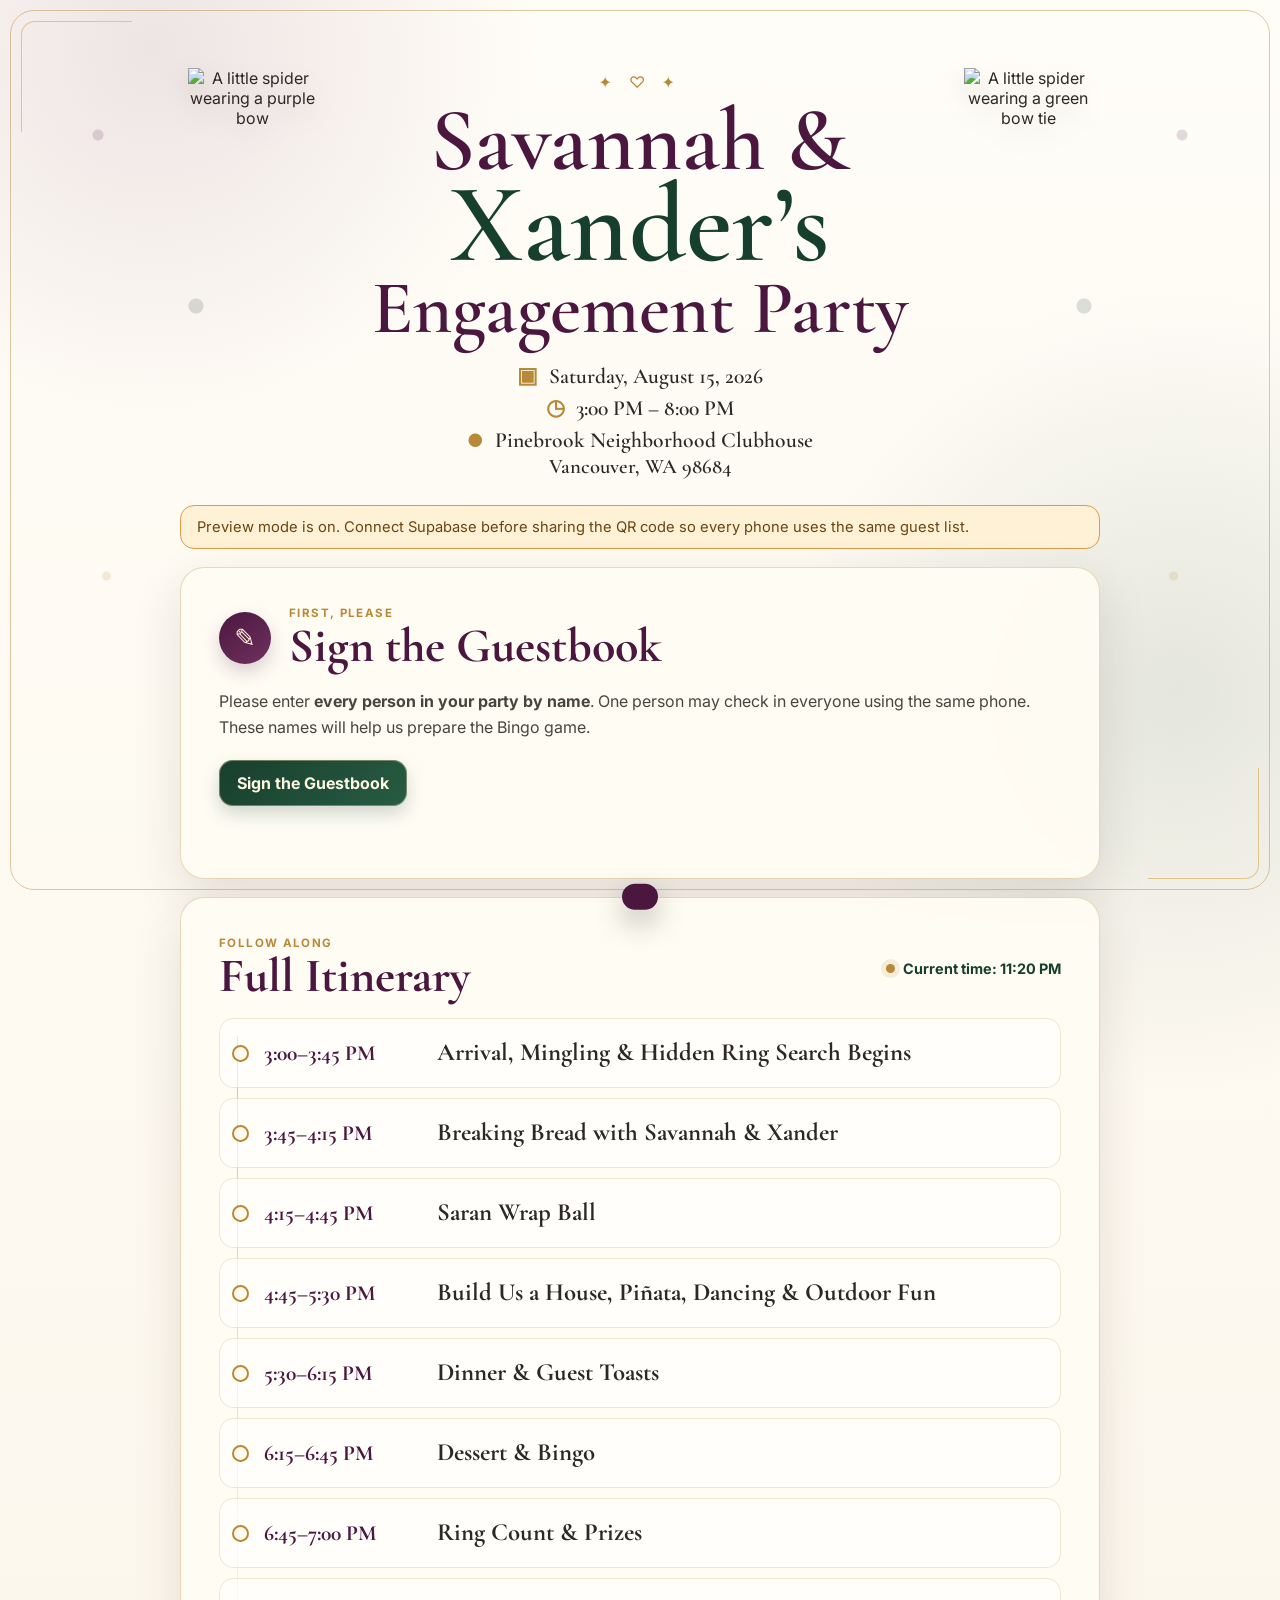
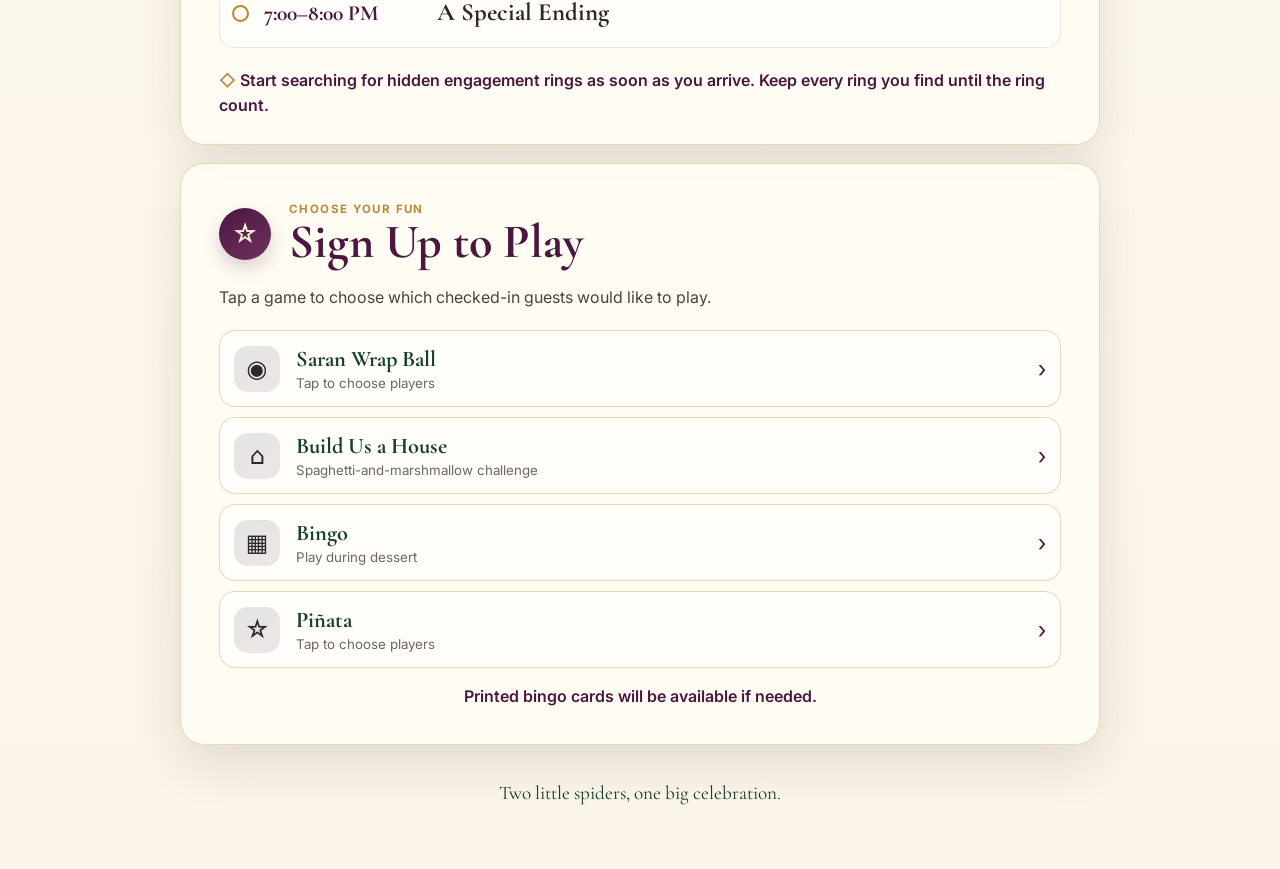
==== index.html @ edce6a47 "Add files via upload" ====
<!doctype html>
<html lang="en">
<head>
  <meta charset="utf-8">
  <meta name="viewport" content="width=device-width,initial-scale=1">
  <meta http-equiv="refresh" content="0; url=./join.html">
  <title>Savannah &amp; Xander's Engagement Party</title>
  <script>location.replace('./join.html');</script>
</head>
<body>
  <p><a href="./join.html">Open the party page</a></p>
</body>
</html>
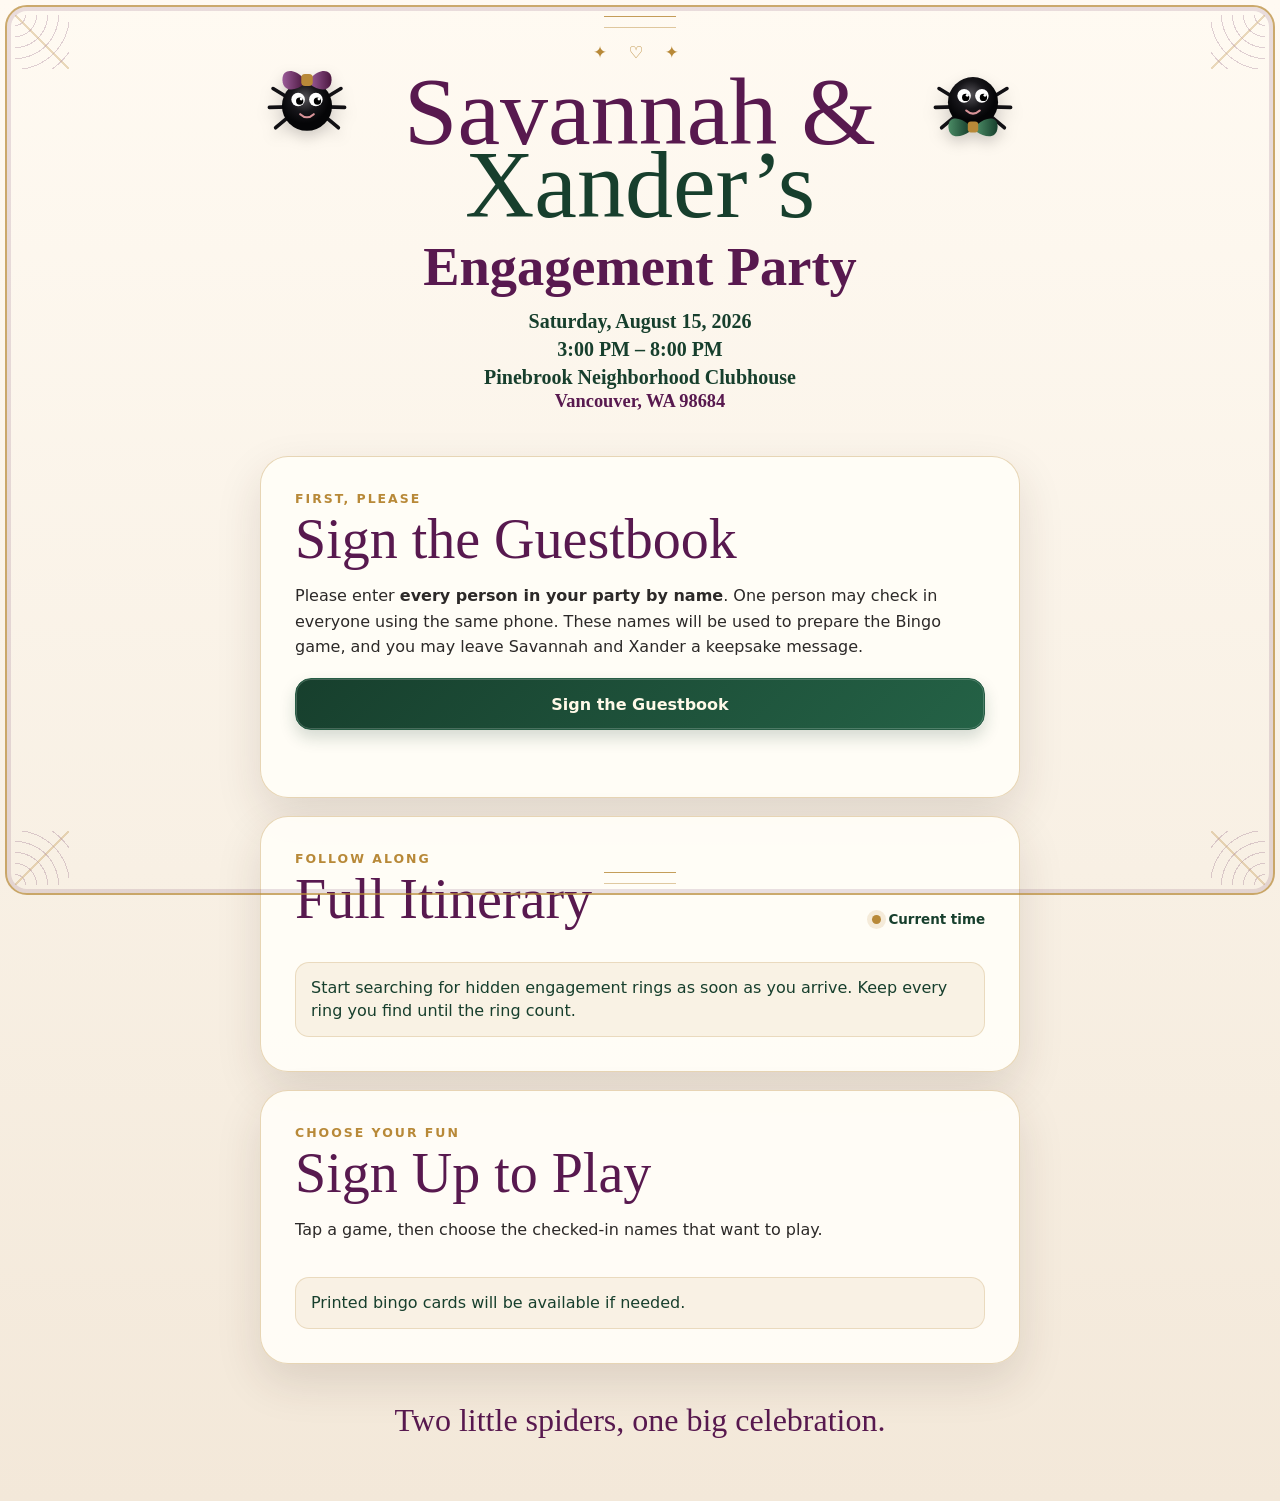
==== commit 4ab2ff25: "Add files via upload" ====
--- a/index.html
+++ b/index.html
@@ -1,13 +1 @@
-<!doctype html>
-<html lang="en">
-<head>
-  <meta charset="utf-8">
-  <meta name="viewport" content="width=device-width,initial-scale=1">
-  <meta http-equiv="refresh" content="0; url=./join.html">
-  <title>Savannah &amp; Xander's Engagement Party</title>
-  <script>location.replace('./join.html');</script>
-</head>
-<body>
-  <p><a href="./join.html">Open the party page</a></p>
-</body>
-</html>
+<!doctype html><html lang="en"><head><meta charset="utf-8"><meta name="viewport" content="width=device-width,initial-scale=1"><meta http-equiv="refresh" content="0;url=./join.html"><title>Engagement Party</title></head><body><p><a href="./join.html">Open the party page</a></p></body></html>
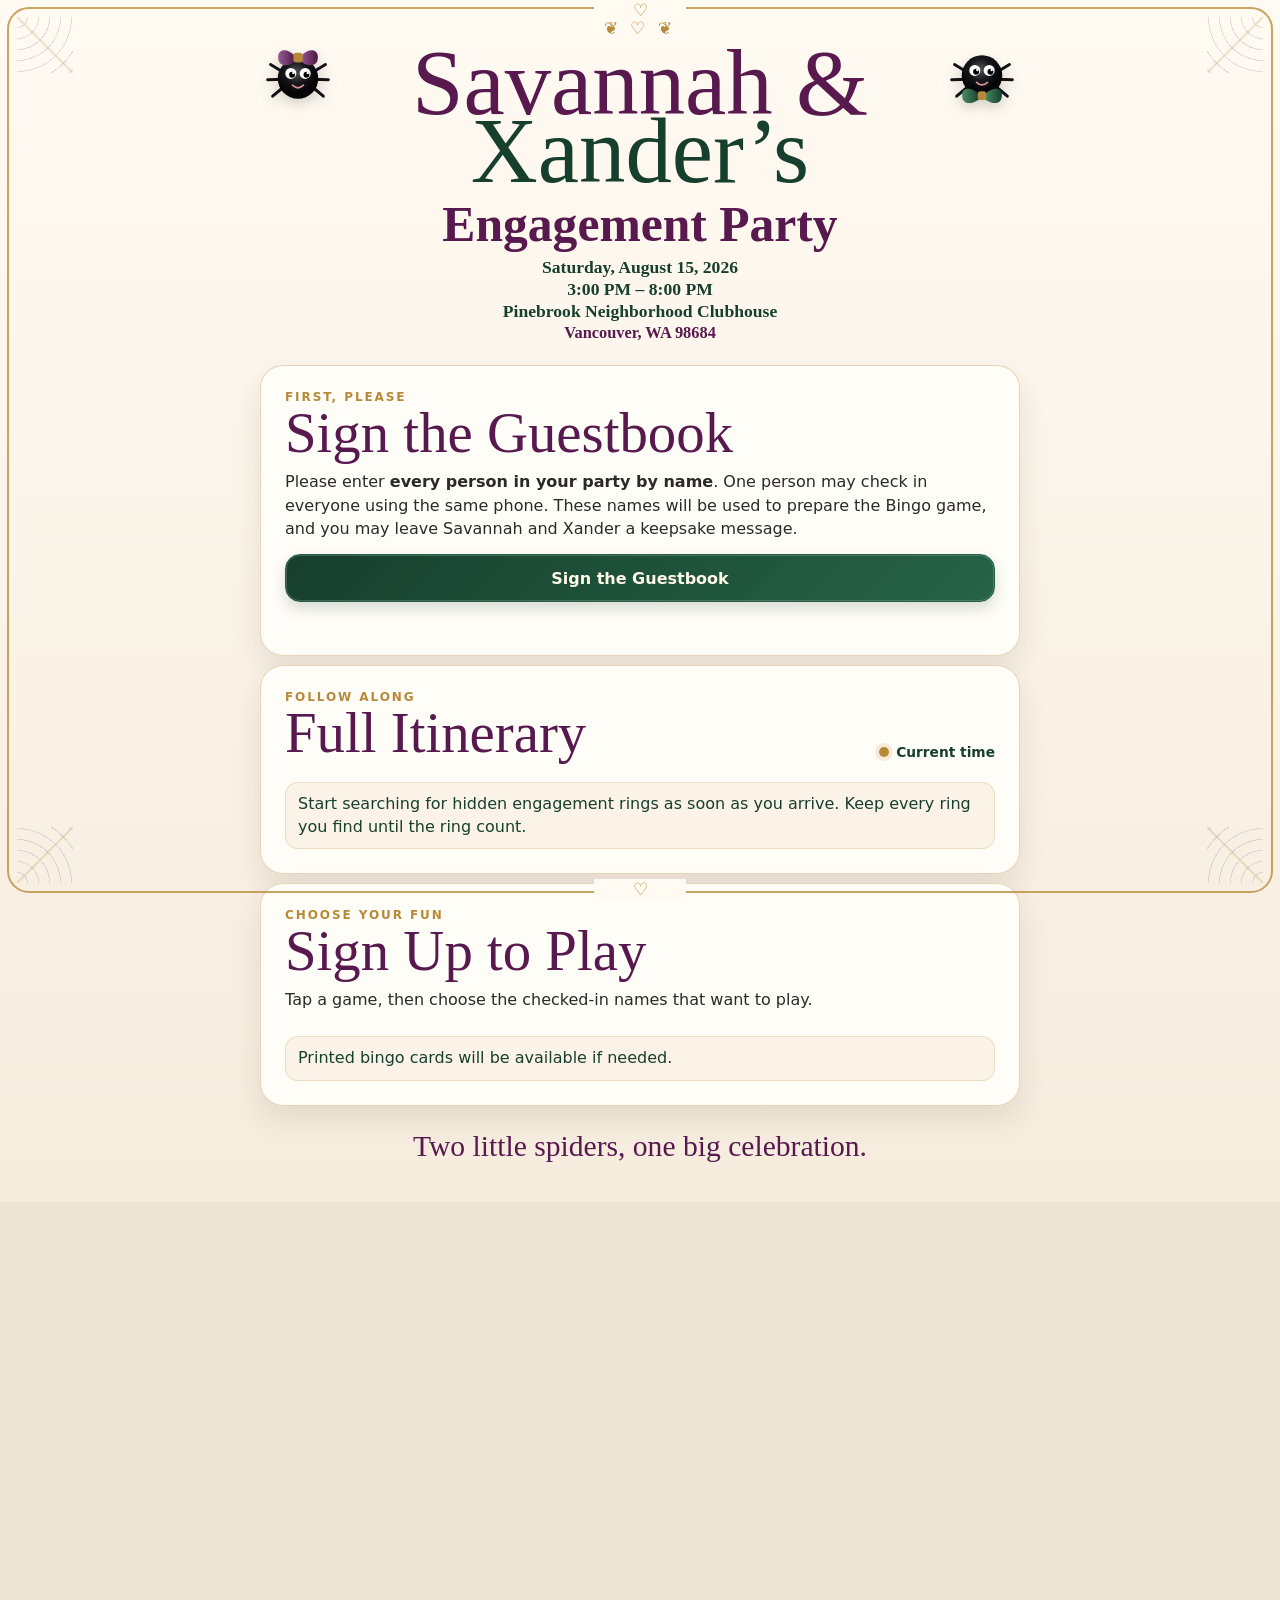
==== commit cae827a1: "Add files via upload" ====
--- a/index.html
+++ b/index.html
@@ -1 +1,10 @@
-<!doctype html><html lang="en"><head><meta charset="utf-8"><meta name="viewport" content="width=device-width,initial-scale=1"><meta http-equiv="refresh" content="0;url=./join.html"><title>Engagement Party</title></head><body><p><a href="./join.html">Open the party page</a></p></body></html>
+<!doctype html>
+<html lang="en">
+<head>
+  <meta charset="utf-8">
+  <meta name="viewport" content="width=device-width,initial-scale=1">
+  <meta http-equiv="refresh" content="0;url=./join.html?v=6">
+  <title>Savannah &amp; Xander's Engagement Party</title>
+</head>
+<body><p><a href="./join.html?v=6">Open the party page</a></p></body>
+</html>
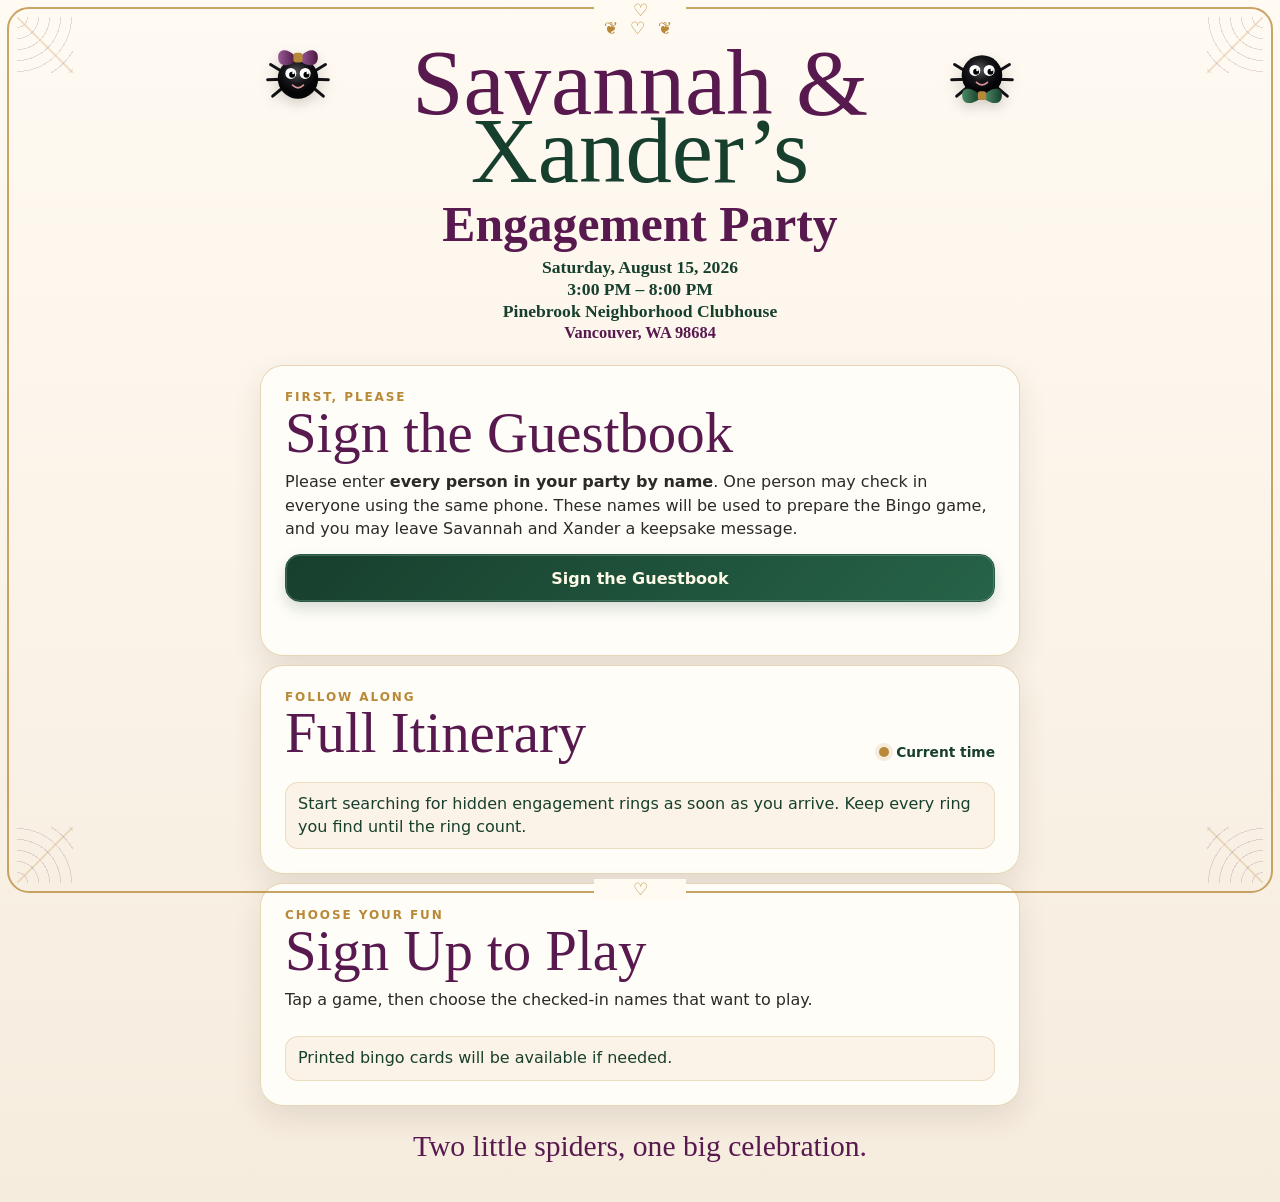
==== commit 7d61d95c: "Fix title formatting for engagement party" ====
--- a/index.html
+++ b/index.html
@@ -4,7 +4,7 @@
   <meta charset="utf-8">
   <meta name="viewport" content="width=device-width,initial-scale=1">
   <meta http-equiv="refresh" content="0;url=./join.html?v=6">
-  <title>Savannah &amp; Xander's Engagement Party</title>
+  <title>Savannah &amp; Xanders Engagement Party</title>
 </head>
 <body><p><a href="./join.html?v=6">Open the party page</a></p></body>
 </html>
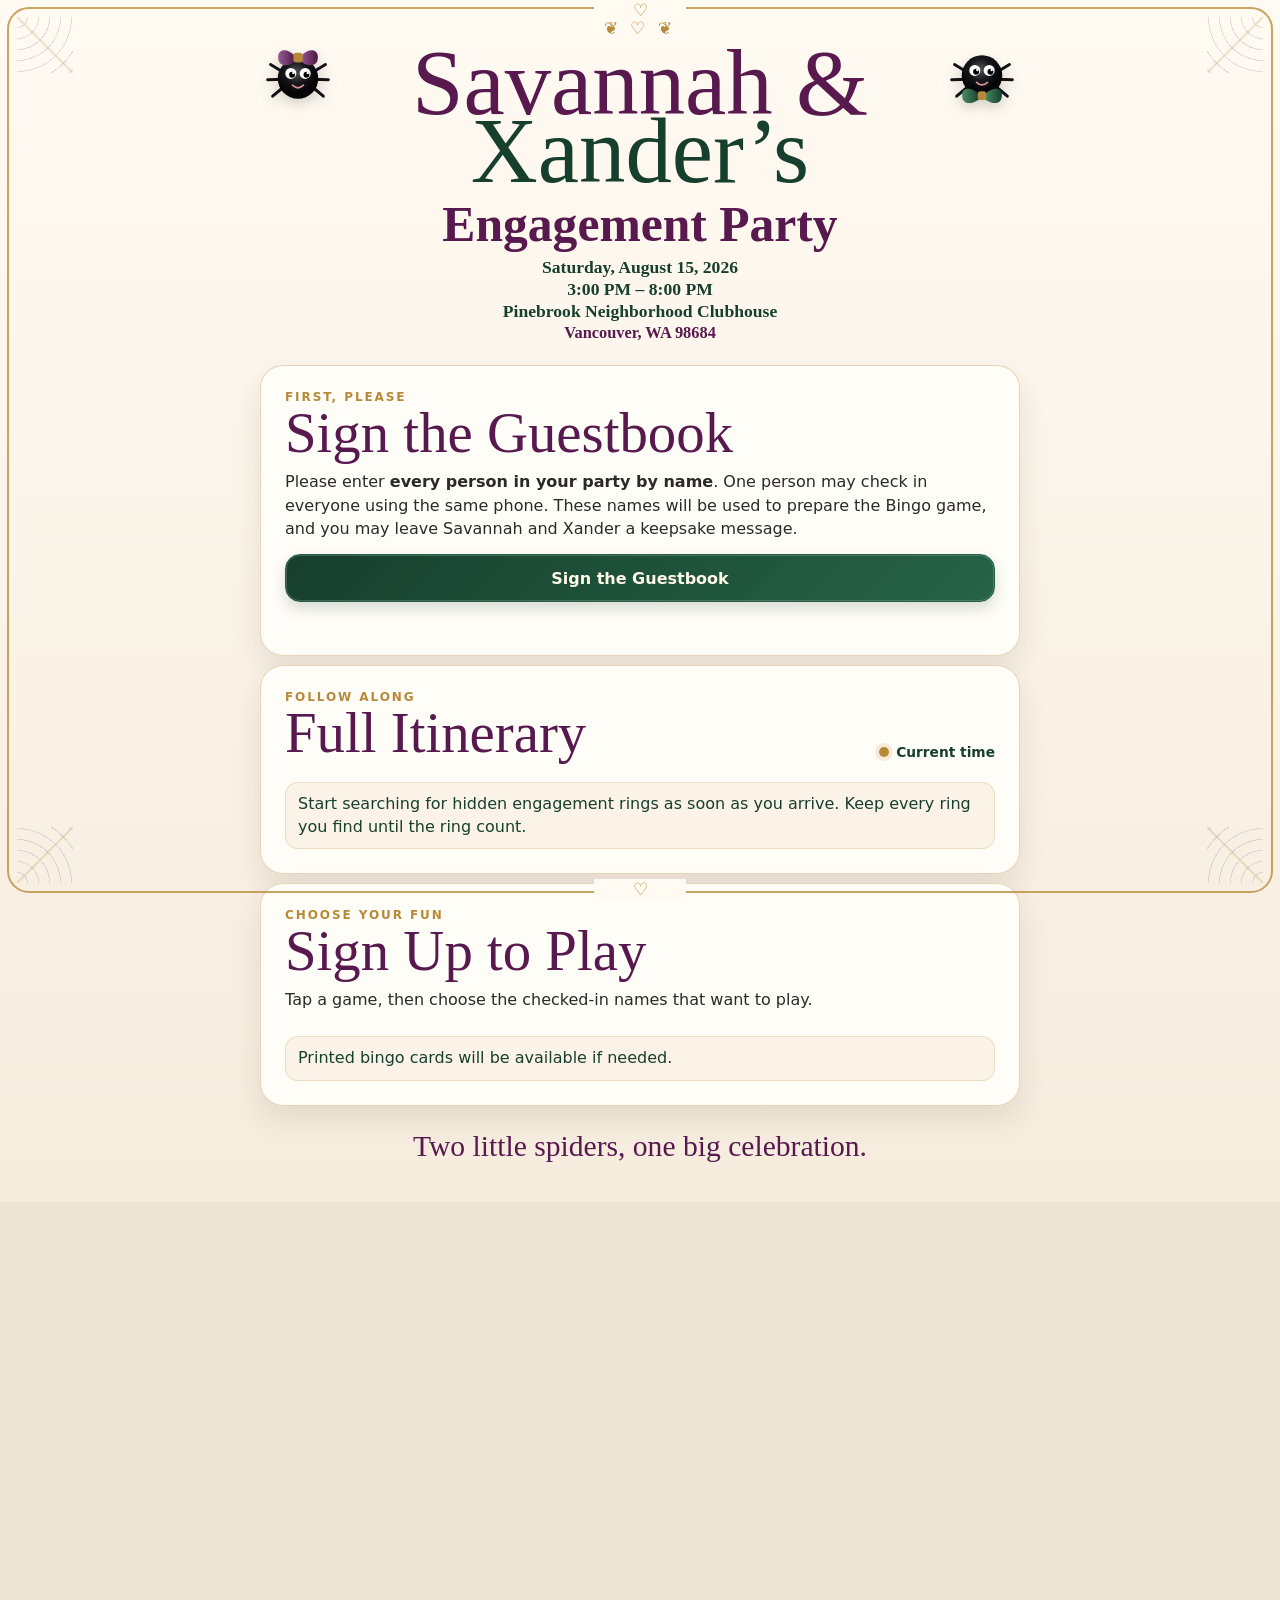
==== commit 08862bf7: "Fix title typo in engagement party page" ====
--- a/index.html
+++ b/index.html
@@ -4,7 +4,7 @@
   <meta charset="utf-8">
   <meta name="viewport" content="width=device-width,initial-scale=1">
   <meta http-equiv="refresh" content="0;url=./join.html?v=6">
-  <title>Savannah &amp; Xanders Engagement Party</title>
+  <title>Savannah &amp; Xander's Engagement Party</title>
 </head>
 <body><p><a href="./join.html?v=6">Open the party page</a></p></body>
 </html>
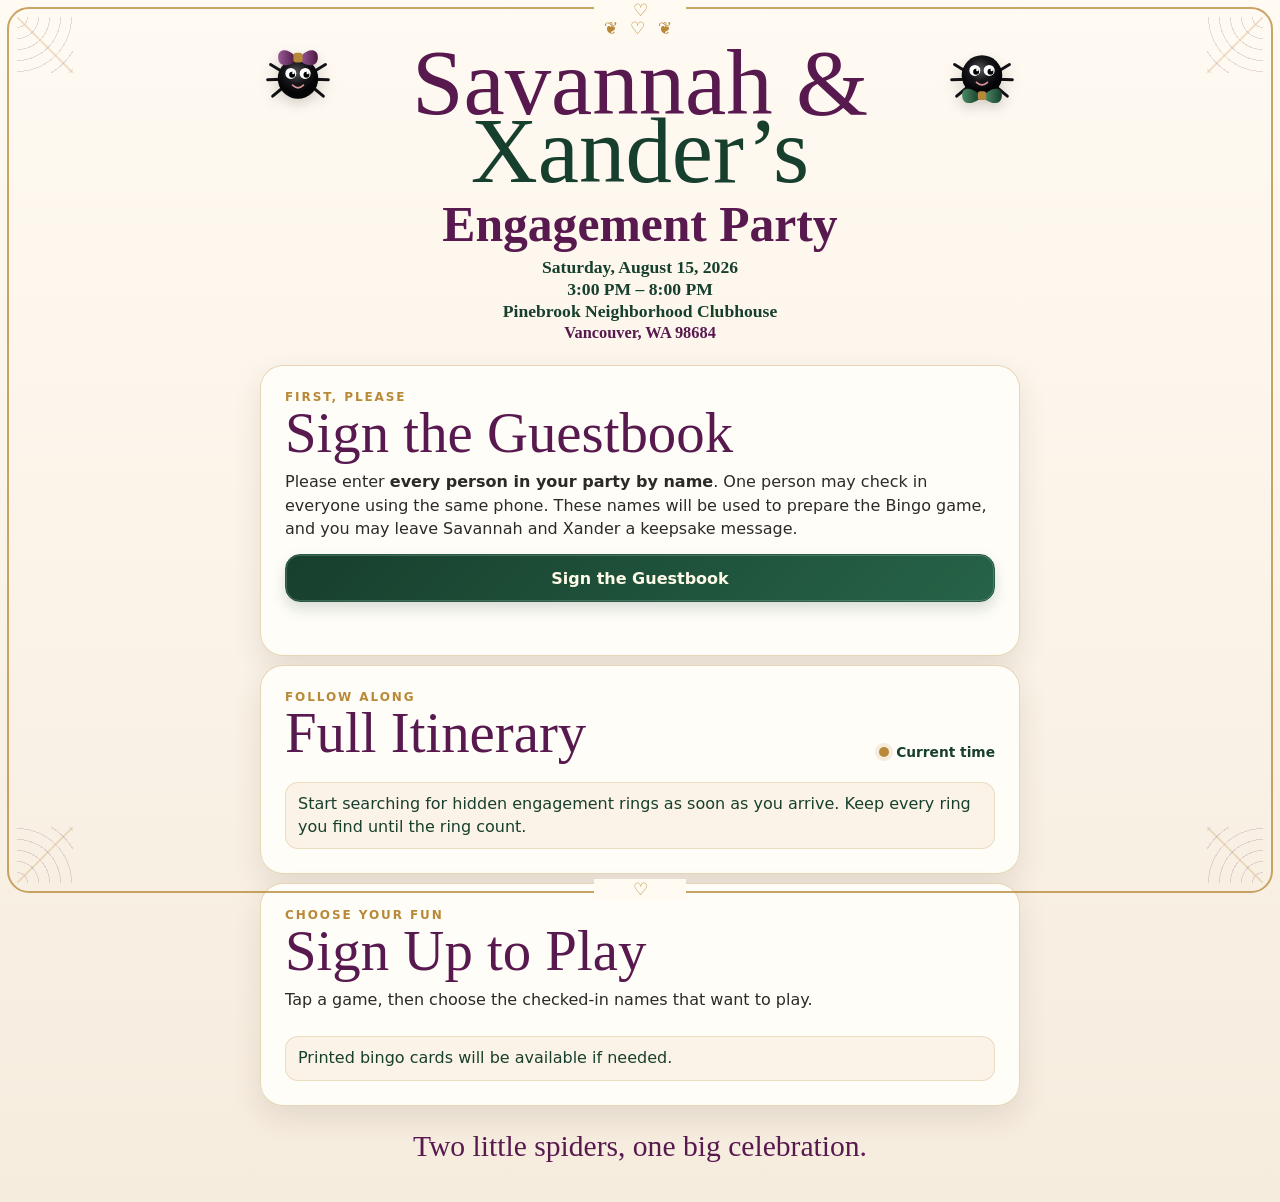
==== commit 0c562d22: "Fix title by removing apostrophe in engagement title" ====
--- a/index.html
+++ b/index.html
@@ -4,7 +4,7 @@
   <meta charset="utf-8">
   <meta name="viewport" content="width=device-width,initial-scale=1">
   <meta http-equiv="refresh" content="0;url=./join.html?v=6">
-  <title>Savannah &amp; Xander's Engagement Party</title>
+  <title>Savannah &amp; Xanders Engagement Party</title>
 </head>
 <body><p><a href="./join.html?v=6">Open the party page</a></p></body>
 </html>
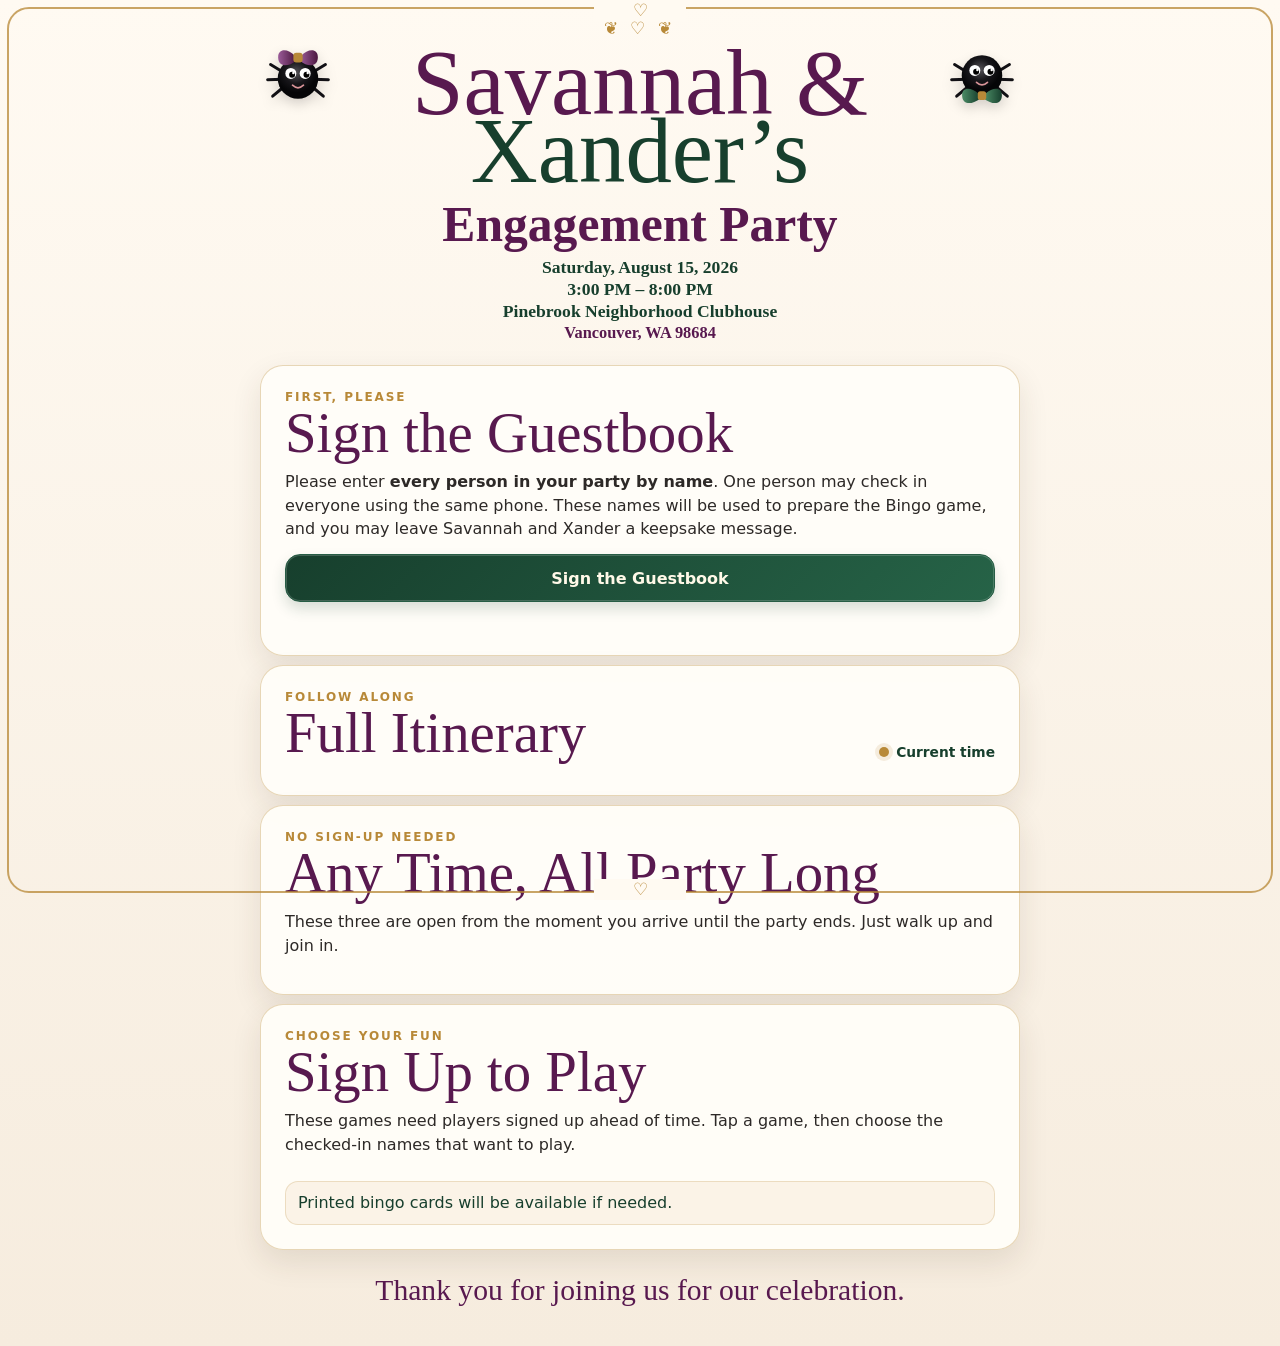
==== commit d8516653: "Add files via upload" ====
--- a/index.html
+++ b/index.html
@@ -3,8 +3,8 @@
 <head>
   <meta charset="utf-8">
   <meta name="viewport" content="width=device-width,initial-scale=1">
-  <meta http-equiv="refresh" content="0;url=./join.html?v=6">
-  <title>Savannah &amp; Xanders Engagement Party</title>
+  <meta http-equiv="refresh" content="0;url=./join.html?v=8">
+  <title>Savannah &amp; Xander's Engagement Party</title>
 </head>
-<body><p><a href="./join.html?v=6">Open the party page</a></p></body>
+<body><p><a href="./join.html?v=8">Open the party page</a></p></body>
 </html>
